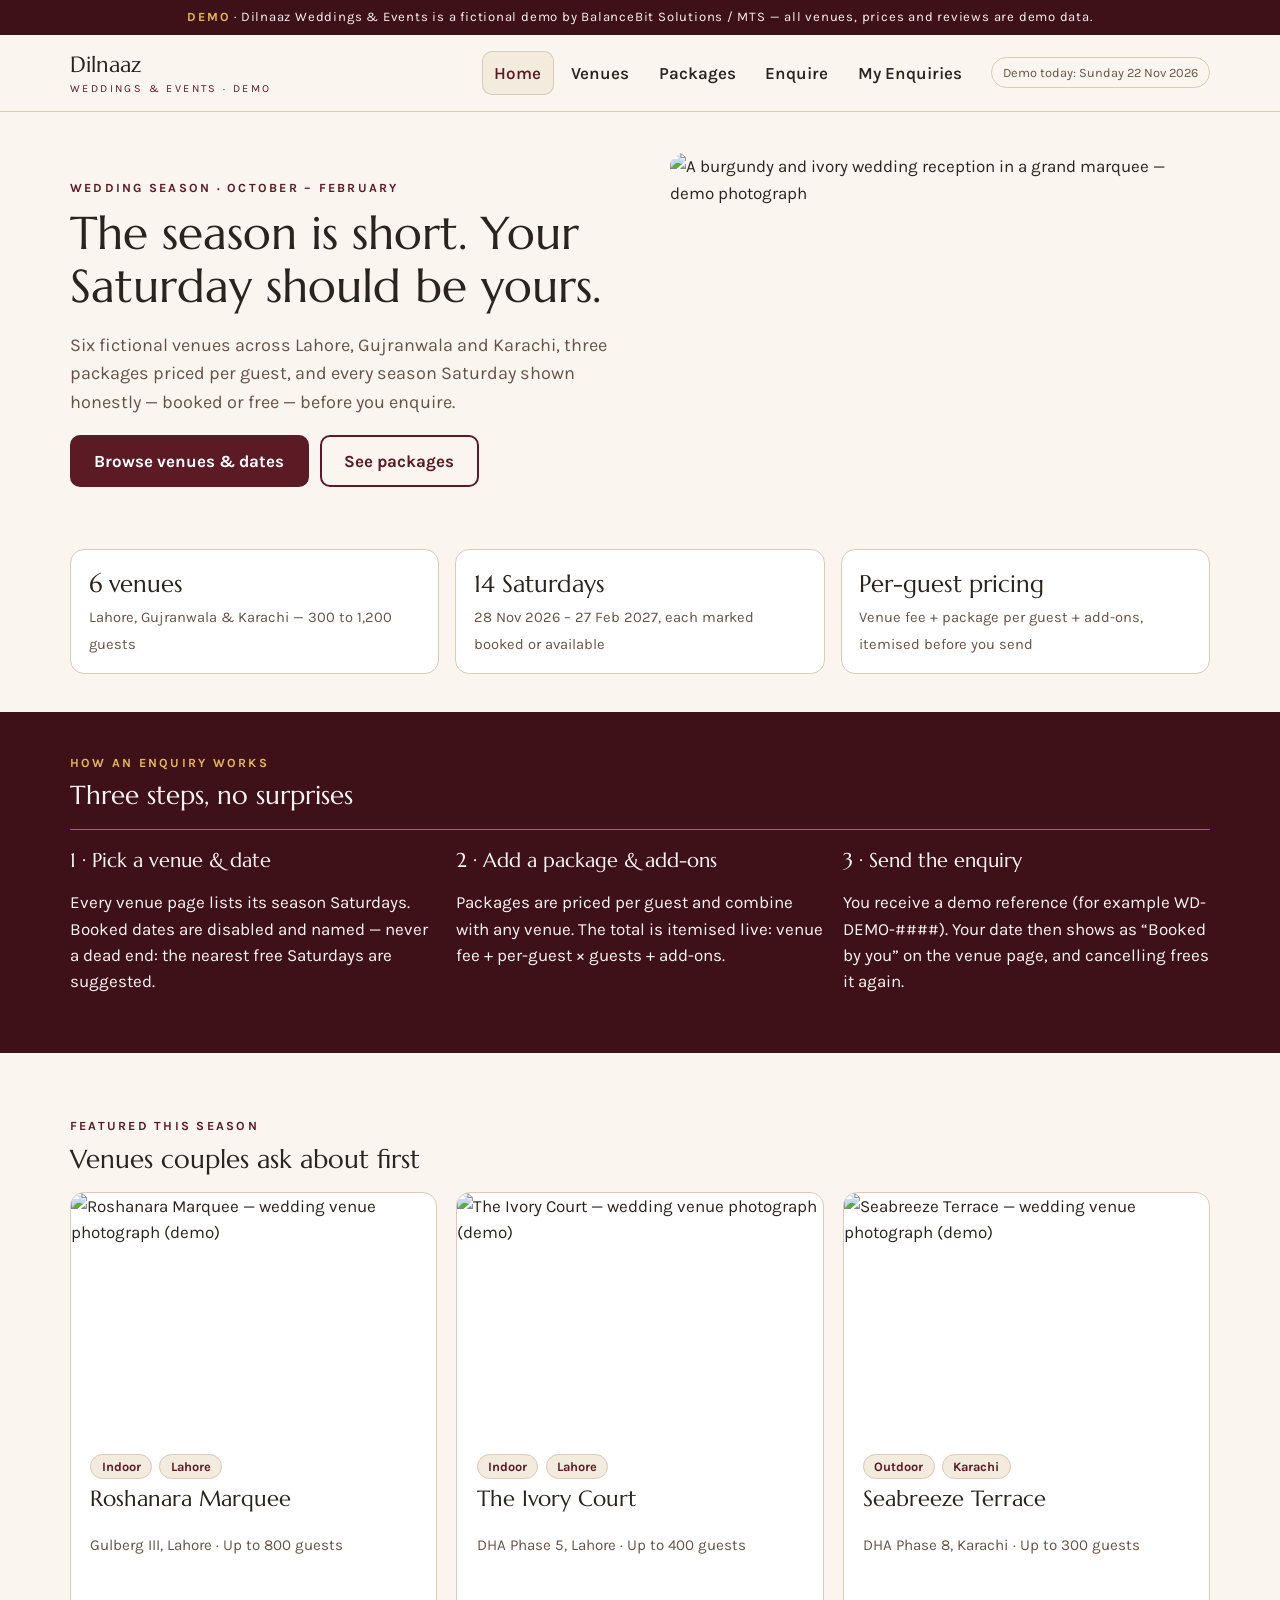
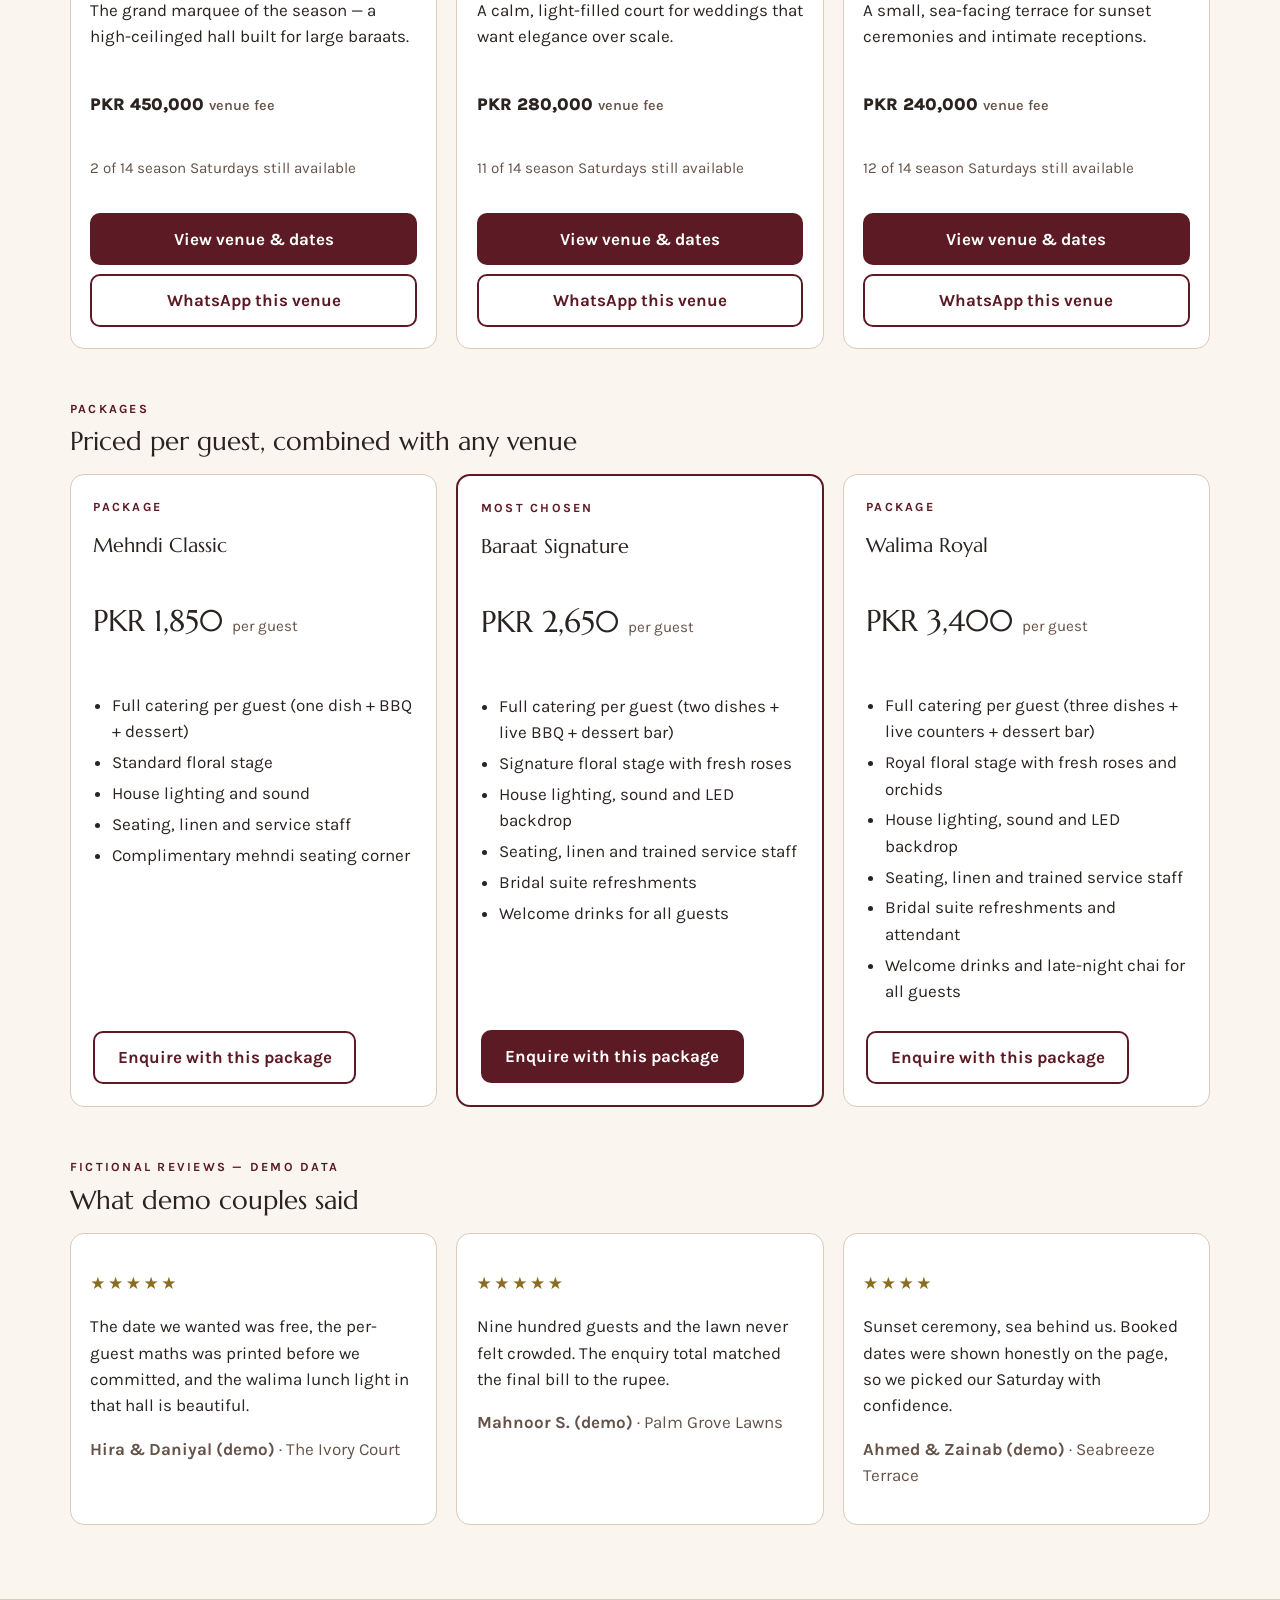
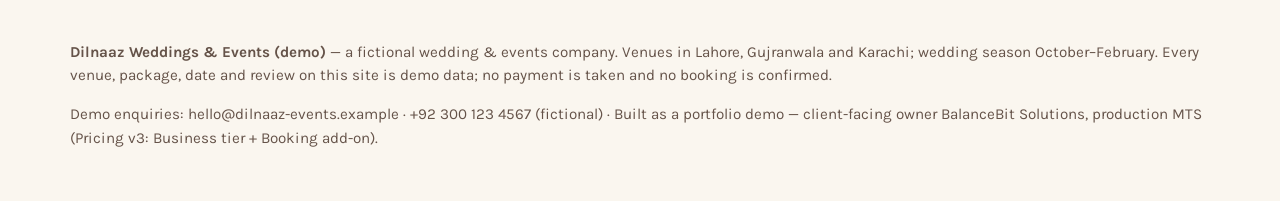
==== index.html @ 48057220 "Queue #14: Dilnaaz Weddings & Events — wedding & event booking demo (91/100)" ====
<!DOCTYPE html>
<html lang="en">
<head>
<meta charset="UTF-8">
<meta name="viewport" content="width=device-width, initial-scale=1">
<title>Dilnaaz Weddings & Events — Wedding Venues & Packages (Demo)</title>
<meta name="description" content="Fictional wedding venues, packages and date enquiries for the Oct–Feb wedding season in Lahore, Gujranwala and Karachi. Demo site.">
<link rel="icon" href="assets/favicon.svg" type="image/svg+xml">
<link rel="preconnect" href="https://fonts.googleapis.com">
<link rel="preconnect" href="https://fonts.gstatic.com" crossorigin>
<link href="https://fonts.googleapis.com/css2?family=Marcellus&family=Karla:wght@400;600;700;800&display=swap" rel="stylesheet">
<link rel="stylesheet" href="css/style.css">
</head>
<body data-page="home">
<a class="vh" href="#main">Skip to content</a>
<div class="demo-banner"><strong>Demo</strong> · Dilnaaz Weddings &amp; Events is a fictional demo by BalanceBit Solutions / MTS — all venues, prices and reviews are demo data.</div>
<header class="site-head"><div class="wrap head-in">
<a class="brand" href="index.html">Dilnaaz<small>Weddings &amp; Events · Demo</small></a>
<nav class="main-nav" aria-label="Main">
<a href="index.html" aria-current="page">Home</a>
<a href="venues.html">Venues</a>
<a href="packages.html">Packages</a>
<a href="enquire.html">Enquire</a>
<a href="enquiries.html">My Enquiries</a>
</nav>
<span class="clock-chip">Demo today: Sunday 22 Nov 2026</span>
</div></header>
<main id="main">

<div class="wrap">
  <div class="hero">
    <div>
      <p class="eyebrow">Wedding season · October – February</p>
      <h1>The season is short. Your Saturday should be yours.</h1>
      <p class="lede">Six fictional venues across Lahore, Gujranwala and Karachi, three packages priced per guest, and every season Saturday shown honestly — booked or free — before you enquire.</p>
      <div class="hero-actions"><a class="btn" href="venues.html">Browse venues &amp; dates</a><a class="btn ghost" href="packages.html">See packages</a></div>
    </div>
    <div class="hero-photo"><img class="kenburns" src="assets/hero.jpg" alt="A burgundy and ivory wedding reception in a grand marquee — demo photograph" fetchpriority="high"></div>
  </div>
  <div class="fact-strip">
    <div class="fact"><b>6 venues</b><span>Lahore, Gujranwala &amp; Karachi — 300 to 1,200 guests</span></div>
    <div class="fact"><b>14 Saturdays</b><span>28 Nov 2026 – 27 Feb 2027, each marked booked or available</span></div>
    <div class="fact"><b>Per-guest pricing</b><span>Venue fee + package per guest + add-ons, itemised before you send</span></div>
  </div>
</div>
<div class="band"><div class="wrap">
  <p class="eyebrow">How an enquiry works</p>
  <h2>Three steps, no surprises</h2>
  <hr class="hairline">
  <div class="grid cols-3">
    <div><h3>1 · Pick a venue &amp; date</h3><p>Every venue page lists its season Saturdays. Booked dates are disabled and named — never a dead end: the nearest free Saturdays are suggested.</p></div>
    <div><h3>2 · Add a package &amp; add-ons</h3><p>Packages are priced per guest and combine with any venue. The total is itemised live: venue fee + per-guest × guests + add-ons.</p></div>
    <div><h3>3 · Send the enquiry</h3><p>You receive a demo reference (for example WD-DEMO-####). Your date then shows as “Booked by you” on the venue page, and cancelling frees it again.</p></div>
  </div>
</div></div>
<div class="wrap">
  <section class="block"><p class="eyebrow">Featured this season</p><h2>Venues couples ask about first</h2>
  <div class="grid cols-3" data-featured style="margin-top:1.1rem"></div></section>
  <section class="block"><p class="eyebrow">Packages</p><h2>Priced per guest, combined with any venue</h2>
  <div class="grid cols-3" data-packages style="margin-top:1.1rem"></div></section>
  <section class="block"><p class="eyebrow">Fictional reviews — demo data</p><h2>What demo couples said</h2>
  <div class="grid cols-3" data-reviews style="margin-top:1.1rem"></div></section>
</div>
</main>
<footer class="site-foot"><div class="wrap">
<p><strong>Dilnaaz Weddings &amp; Events (demo)</strong> — a fictional wedding &amp; events company. Venues in Lahore, Gujranwala and Karachi; wedding season October–February. Every venue, package, date and review on this site is demo data; no payment is taken and no booking is confirmed.</p>
<p>Demo enquiries: hello@dilnaaz-events.example · +92 300 123 4567 (fictional) · Built as a portfolio demo — client-facing owner BalanceBit Solutions, production MTS (Pricing v3: Business tier + Booking add-on).</p>
</div></footer>
<script src="js/logic.js"></script>
<script src="js/app.js"></script>
</body>
</html>
---- css/style.css ----
/* Dilnaaz Weddings & Events (DEMO) — "Editorial Luxury" wedding register.
   Warm ivory ground, deep burgundy primary, charcoal ink; gold appears ONLY
   as small-caps labels / hairlines on the dark burgundy ground. The only
   extra hue is the semantic error red. */
:root{
  --ivory:#FAF6EF; --ivory-2:#F3EBDD; --paper:#FFFFFF;
  --burgundy:#5C1A24; --burgundy-dark:#3E1119;
  --ink:#2A2320; --muted:#655349; --line:#D8CBB8;
  --gold:#E3B959; --gold-hairline:#8A6D1F;
  --error:#B3261E;
  --disabled-bg:#E7DFD2; --disabled-text:#6E5F55;
  --radius:14px; --radius-s:10px;
}
*{box-sizing:border-box}
[hidden]{display:none !important}
html{scroll-behavior:smooth}
@media (prefers-reduced-motion: reduce){ html{scroll-behavior:auto} }
body{margin:0;background:var(--ivory);color:var(--ink);
  font-family:"Karla",system-ui,-apple-system,"Segoe UI",sans-serif;font-size:17px;line-height:1.55}
h1,h2,h3,.display{font-family:"Marcellus",Georgia,serif;font-weight:400;line-height:1.15;margin:0}
img{max-width:100%;display:block}
a{color:var(--burgundy)}
:focus-visible{outline:3px solid var(--burgundy);outline-offset:2px}
.vh{position:absolute;width:1px;height:1px;overflow:hidden;clip:rect(0 0 0 0);white-space:nowrap}
.wrap{max-width:1180px;margin:0 auto;padding:0 20px}
.eyebrow{font-size:.78rem;font-weight:700;letter-spacing:.18em;text-transform:uppercase;color:var(--burgundy);margin:0 0 .5rem}
.muted{color:var(--muted)}
.demo-banner{background:var(--burgundy-dark);color:var(--ivory);text-align:center;
  font-size:.82rem;letter-spacing:.06em;padding:.45rem 1rem}
.demo-banner strong{color:var(--gold);letter-spacing:.14em;text-transform:uppercase;font-size:.78rem}

/* header */
.site-head{background:var(--ivory);border-bottom:1px solid var(--line)}
.head-in{display:flex;align-items:center;gap:1rem;padding-block:.8rem;flex-wrap:wrap}
.brand{font-family:"Marcellus",Georgia,serif;font-size:1.35rem;color:var(--ink);text-decoration:none;flex:none}
.brand small{display:block;font-family:"Karla",sans-serif;font-size:.68rem;letter-spacing:.22em;text-transform:uppercase;color:var(--burgundy)}
.main-nav{display:flex;gap:.25rem;margin-left:auto;flex-wrap:wrap}
.main-nav a{color:var(--ink);text-decoration:none;padding:.55rem .8rem;border-radius:var(--radius-s);font-weight:600;min-height:44px;display:inline-flex;align-items:center}
.main-nav a:hover{background:var(--ivory-2)}
.main-nav a[aria-current="page"]{background:var(--ivory-2);color:var(--burgundy);box-shadow:inset 0 0 0 1px var(--line)}
.clock-chip{font-size:.8rem;color:var(--muted);border:1px solid var(--line);border-radius:999px;padding:.3rem .7rem;white-space:nowrap}

/* buttons — ONE system on every page */
.btn{display:inline-flex;align-items:center;justify-content:center;gap:.5rem;min-height:52px;
  padding:.7rem 1.4rem;border-radius:var(--radius-s);border:2px solid var(--burgundy);
  background:var(--burgundy);color:#fff;font:inherit;font-weight:700;text-decoration:none;cursor:pointer;text-align:center}
.btn:hover{background:var(--burgundy-dark);border-color:var(--burgundy-dark)}
.btn.ghost{background:transparent;color:var(--burgundy)}
.btn.ghost:hover{background:var(--ivory-2);color:var(--burgundy-dark)}
.btn.wa{background:transparent;color:var(--burgundy)}
.btn.wa:hover{background:var(--ivory-2)}
.btn.small{min-height:44px;padding:.45rem 1rem;font-size:.95rem}
.btn[disabled],.btn:disabled{background:var(--disabled-bg);border-color:var(--line);color:var(--disabled-text);cursor:not-allowed}
.btn[disabled]:hover,.btn:disabled:hover{background:var(--disabled-bg);border-color:var(--line);color:var(--disabled-text)}

/* hero */
.hero{display:grid;grid-template-columns:1.05fr 1fr;gap:2rem;align-items:center;padding:2.6rem 0 2.2rem}
.hero h1{font-size:2.9rem;margin-bottom:.8rem}
.hero p.lede{font-size:1.13rem;color:var(--muted);max-width:34rem}
.hero-photo{border-radius:var(--radius);overflow:hidden}
.hero-photo img{width:100%;height:100%;object-fit:cover;aspect-ratio:3/2}
.kenburns{animation:kb 16s ease-in-out infinite alternate}
@keyframes kb{from{transform:scale(1)}to{transform:scale(1.05)}}
@media (prefers-reduced-motion: reduce){ .kenburns{animation:none} }
.hero-actions{display:flex;gap:.7rem;flex-wrap:wrap;margin-top:1.2rem}
.fact-strip{display:grid;grid-template-columns:repeat(3,1fr);gap:1rem;margin:0 0 2.4rem}
.fact{background:var(--paper);border:1px solid var(--line);border-radius:var(--radius);padding:1rem 1.1rem}
.fact b{font-family:"Marcellus",Georgia,serif;font-size:1.5rem;font-weight:400;display:block}
.fact span{color:var(--muted);font-size:.92rem}

/* dark band */
.band{background:var(--burgundy-dark);color:var(--ivory);padding:2.6rem 0;margin:2.4rem 0}
.band .eyebrow{color:var(--gold)}
.band h2{color:var(--ivory)}
.band p{color:var(--ivory)}
.band .hairline{border:none;border-top:1px solid var(--gold);opacity:.55;margin:1.2rem 0}
section.block{padding:1.6rem 0}
.grid{display:grid;gap:1.2rem}
.grid.cols-3{grid-template-columns:repeat(3,1fr)}
.grid.cols-2{grid-template-columns:repeat(2,1fr)}

/* venue cards — ONE card component everywhere */
.vcard{background:var(--paper);border:1px solid var(--line);border-radius:var(--radius);overflow:hidden;display:flex;flex-direction:column}
.vcard img{width:100%;aspect-ratio:3/2;object-fit:cover}
.vcard .body{padding:1.1rem 1.2rem 1.3rem;display:flex;flex-direction:column;gap:.45rem;flex:1}
.vcard h3{font-size:1.35rem}
.vcard .meta{color:var(--muted);font-size:.95rem}
.vcard .price{font-weight:800;font-size:1.08rem}
.vcard .price span{font-weight:600;color:var(--muted);font-size:.9rem}
.vcard .actions{margin-top:auto;display:flex;flex-direction:column;gap:.55rem;padding-top:.6rem}
.tag{display:inline-block;background:var(--ivory-2);color:var(--burgundy);border:1px solid var(--line);
  border-radius:999px;padding:.12rem .65rem;font-size:.8rem;font-weight:700;width:max-content;max-width:100%}
.tag-row{display:flex;gap:.45rem;flex-wrap:wrap}

/* filters + fields — ONE field system */
.filters{background:var(--paper);border:1px solid var(--line);border-radius:var(--radius);padding:1.1rem 1.2rem;
  display:grid;grid-template-columns:repeat(4,1fr);gap:1rem;align-items:end}
.field label{display:block;font-weight:700;margin-bottom:.35rem;font-size:.95rem}
.field input,.field select,.field textarea{width:100%;min-height:52px;padding:.65rem .8rem;font:inherit;font-size:16px;
  border:2px solid var(--line);border-radius:var(--radius-s);background:var(--paper);color:var(--ink)}
.field input:focus,.field select:focus,.field textarea:focus{border-color:var(--burgundy);outline:none;box-shadow:0 0 0 3px var(--ivory-2)}
.err{color:var(--error);font-weight:600;font-size:.93rem;margin:.35rem 0 0}
.count-line{font-weight:700;margin:1.1rem 0 .8rem}
.empty{background:var(--paper);border:2px dashed var(--line);border-radius:var(--radius);padding:1.6rem;text-align:center}
.empty p{max-width:36rem;margin:.4rem auto 1rem}

/* packages */
.pcard{background:var(--paper);border:1px solid var(--line);border-radius:var(--radius);padding:1.4rem;display:flex;flex-direction:column;gap:.6rem}
.pcard.featured{border:2px solid var(--burgundy)}
.pcard .per{font-family:"Marcellus",Georgia,serif;font-size:1.9rem}
.pcard .per span{font-family:"Karla",sans-serif;font-size:.95rem;color:var(--muted)}
.pcard ul{margin:.2rem 0 0;padding-left:1.15rem}
.pcard li{margin:.28rem 0}
.pcard .actions{margin-top:auto;padding-top:.8rem}

/* date strip — every date a real button; booked dates visibly disabled */
.date-strip{display:flex;flex-wrap:wrap;gap:.55rem;margin:.6rem 0}
.date-btn{min-height:52px;padding:.5rem .8rem;border-radius:var(--radius-s);border:2px solid var(--burgundy);
  background:var(--paper);color:var(--burgundy);font:inherit;font-weight:700;cursor:pointer;text-align:center;line-height:1.25}
.date-btn small{display:block;font-weight:600;font-size:.76rem;color:var(--muted)}
.date-btn:hover{background:var(--ivory-2)}
.date-btn[aria-pressed="true"]{background:var(--burgundy);color:#fff}
.date-btn[aria-pressed="true"] small{color:var(--ivory)}
.date-btn[disabled]{background:var(--disabled-bg);border-color:var(--line);color:var(--disabled-text);cursor:not-allowed;text-decoration:line-through}
.date-btn[disabled] small{color:var(--disabled-text);text-decoration:none}
.date-btn[disabled]:hover{background:var(--disabled-bg)}
.avail-note{font-weight:600}
.avail-note .yours{color:var(--burgundy)}

/* enquiry layout */
.enq-layout{display:grid;grid-template-columns:1.25fr .9fr;gap:1.4rem;align-items:start}
.panel{background:var(--paper);border:1px solid var(--line);border-radius:var(--radius);padding:1.4rem}
.panel h2,.panel h3{margin-bottom:.6rem}
.form-grid{display:grid;gap:1rem}
.field .check-line{display:flex;gap:.6rem;align-items:flex-start;padding:.55rem 0;border-bottom:1px solid var(--ivory-2)}
.check-line input{width:22px;height:22px;flex:none;margin-top:.2rem;accent-color:var(--burgundy)}
.check-line .ck-price{margin-left:auto;font-weight:800;white-space:nowrap;padding-left:.8rem}
.total-table{width:100%;border-collapse:collapse}
.total-table td{padding:.45rem 0;border-bottom:1px solid var(--ivory-2);vertical-align:top}
.total-table td:last-child{text-align:right;font-weight:700;white-space:nowrap;padding-left:1rem}
.total-table tr.grand td{border-bottom:none;font-size:1.15rem;font-weight:800;padding-top:.7rem}
.confirm{background:var(--paper);border:2px solid var(--burgundy);border-radius:var(--radius);padding:1.6rem;text-align:center}
.confirm .ref{font-family:"Marcellus",Georgia,serif;font-size:1.8rem;color:var(--burgundy)}
.ecard{background:var(--paper);border:1px solid var(--line);border-radius:var(--radius);padding:1.2rem 1.3rem;margin-bottom:1rem}
.ecard h3{font-size:1.25rem}
.status{display:inline-block;border-radius:999px;padding:.12rem .65rem;font-size:.8rem;font-weight:700;background:var(--ivory-2);color:var(--burgundy);border:1px solid var(--line)}
.status.cancelled{background:var(--disabled-bg);color:var(--disabled-text)}
.review{background:var(--paper);border:1px solid var(--line);border-radius:var(--radius);padding:1.2rem}
.review .stars{color:var(--gold-hairline);letter-spacing:.15em}
footer.site-foot{border-top:1px solid var(--line);margin-top:3rem;padding:1.6rem 0 2.2rem;color:var(--muted);font-size:.95rem}
footer.site-foot a{color:var(--burgundy)}
.toast{position:fixed;left:50%;transform:translateX(-50%);bottom:1rem;background:var(--ink);color:var(--ivory);
  padding:.7rem 1.1rem;border-radius:var(--radius-s);font-weight:600;z-index:5;max-width:92vw;text-align:center}

@media (max-width:900px){
  .grid.cols-3{grid-template-columns:1fr 1fr}
  .filters{grid-template-columns:1fr 1fr}
  .enq-layout{grid-template-columns:1fr}
  .hero{grid-template-columns:1fr;padding-top:1.6rem}
  .hero h1{font-size:2.3rem}
}
@media (max-width:560px){
  .grid.cols-3,.grid.cols-2{grid-template-columns:1fr}
  .filters{grid-template-columns:1fr}
  .fact-strip{grid-template-columns:1fr}
  .hero h1{font-size:2rem}
  .head-in{gap:.5rem}
  .clock-chip{display:none}
}
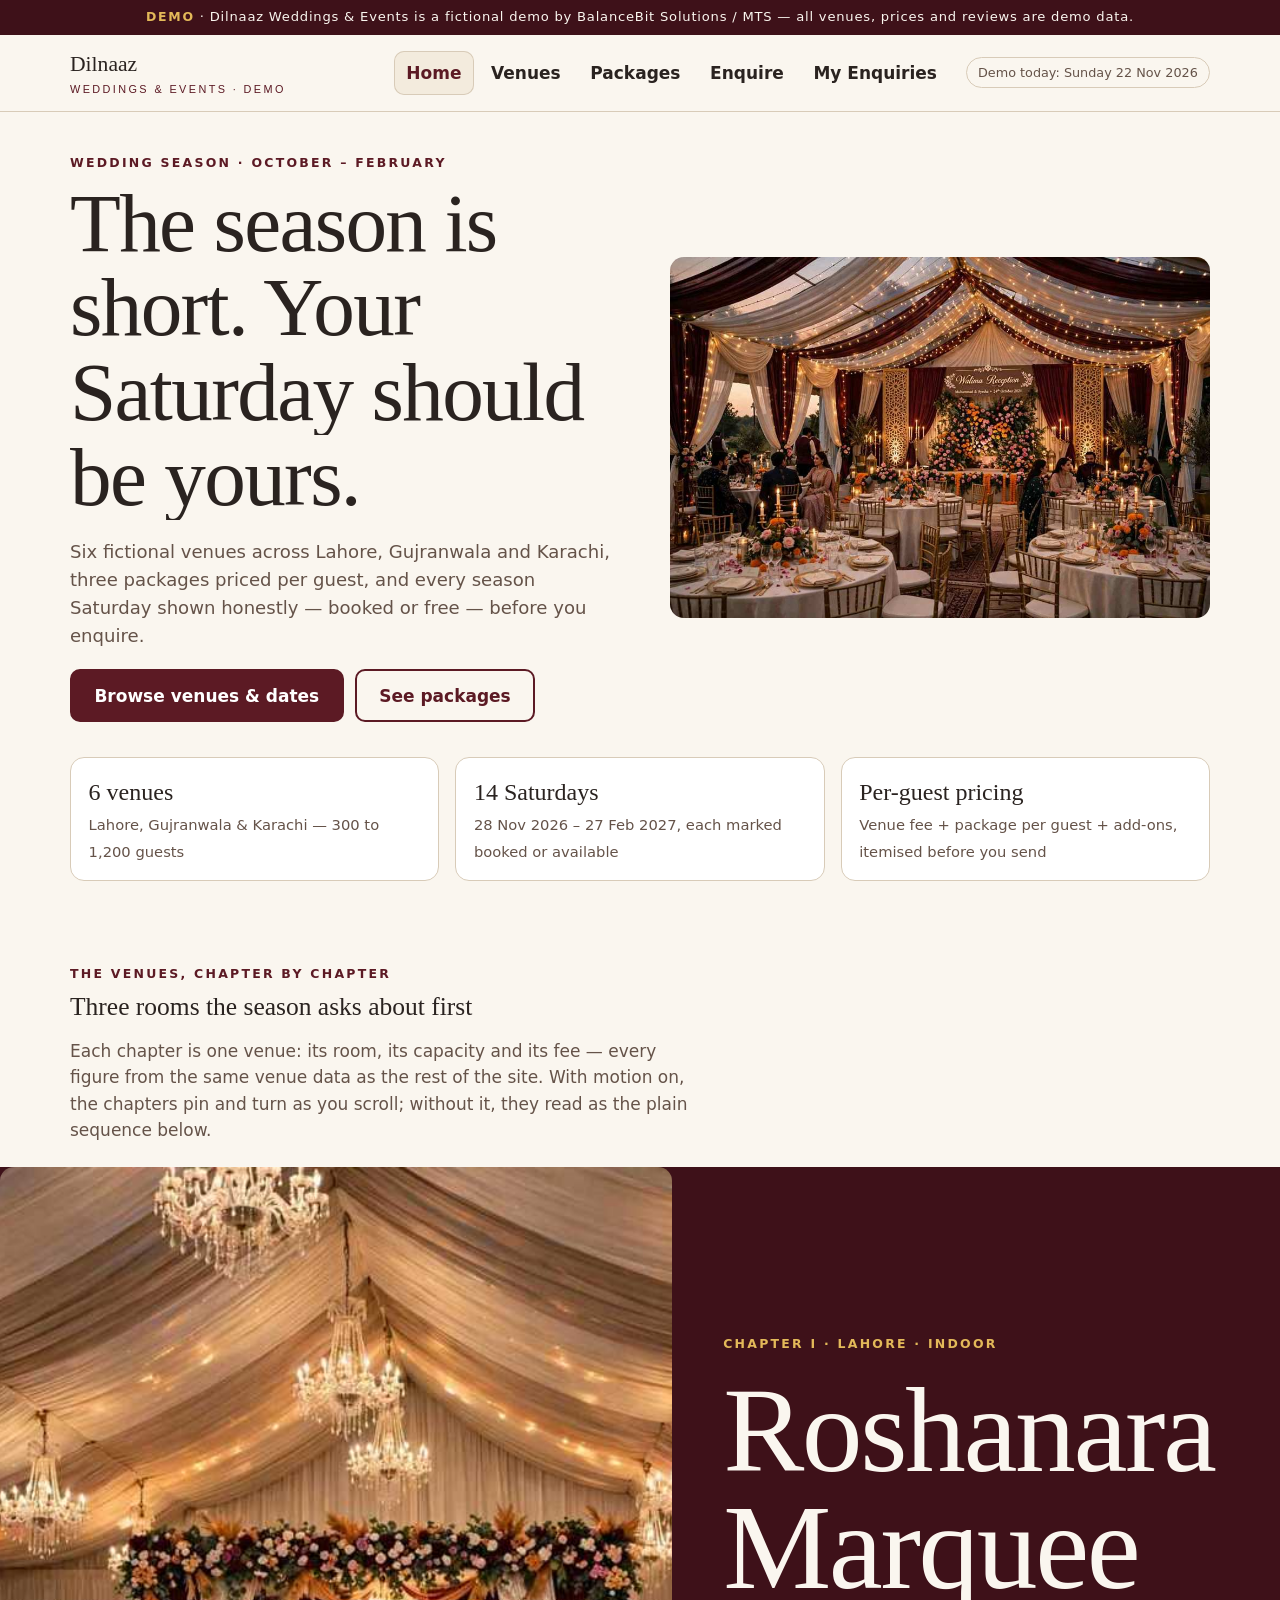
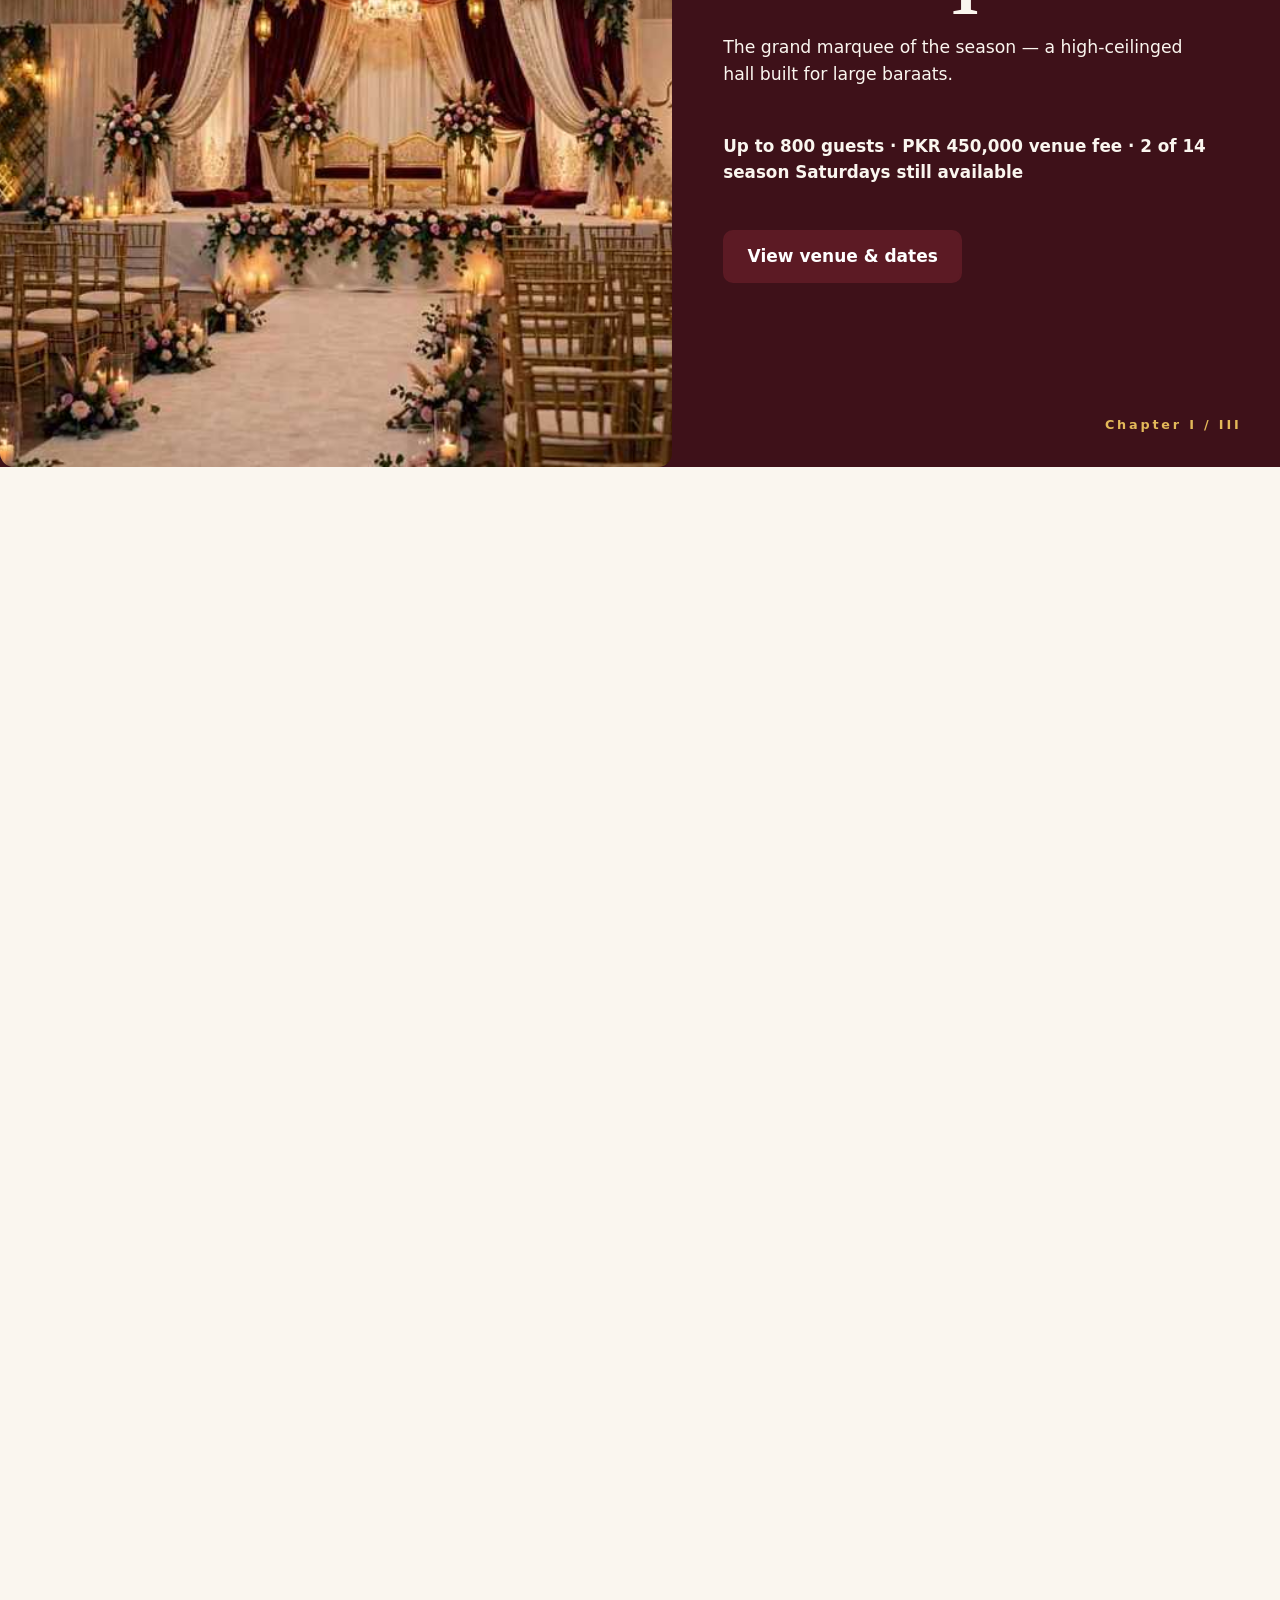
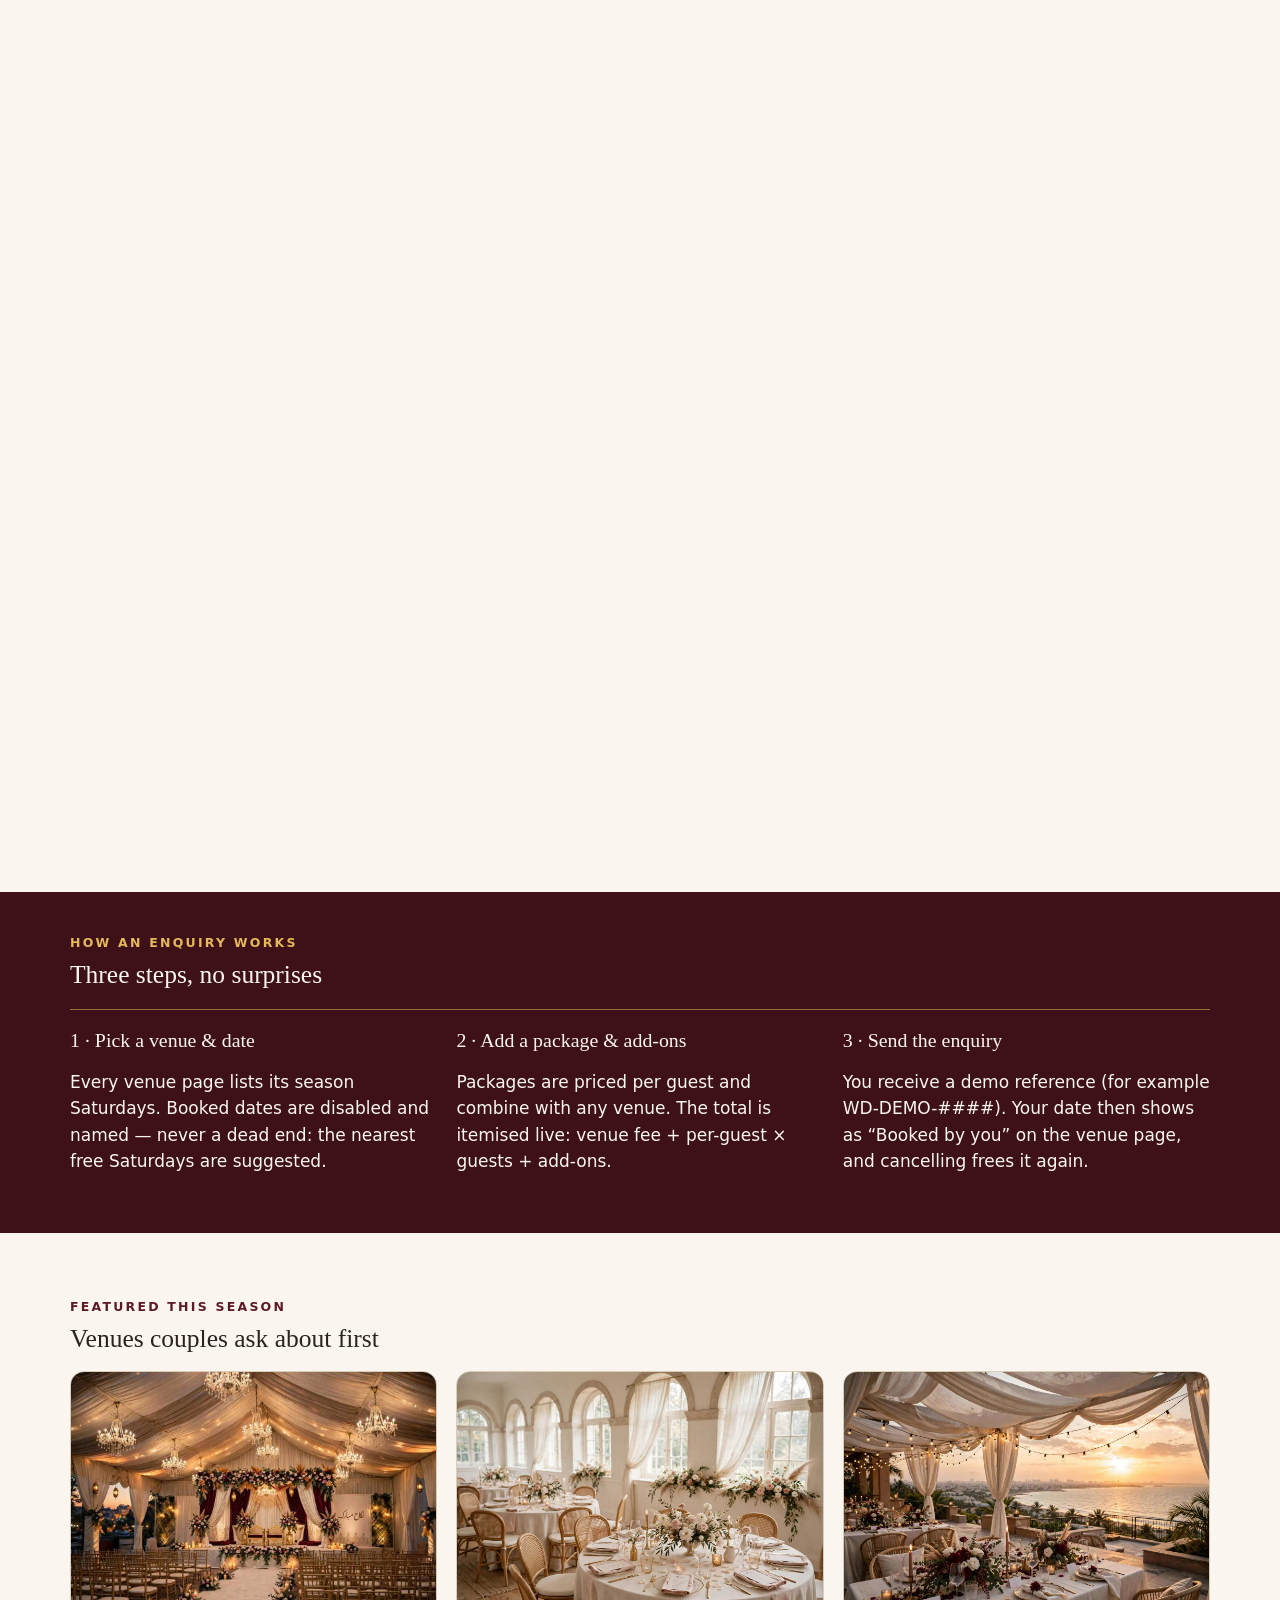
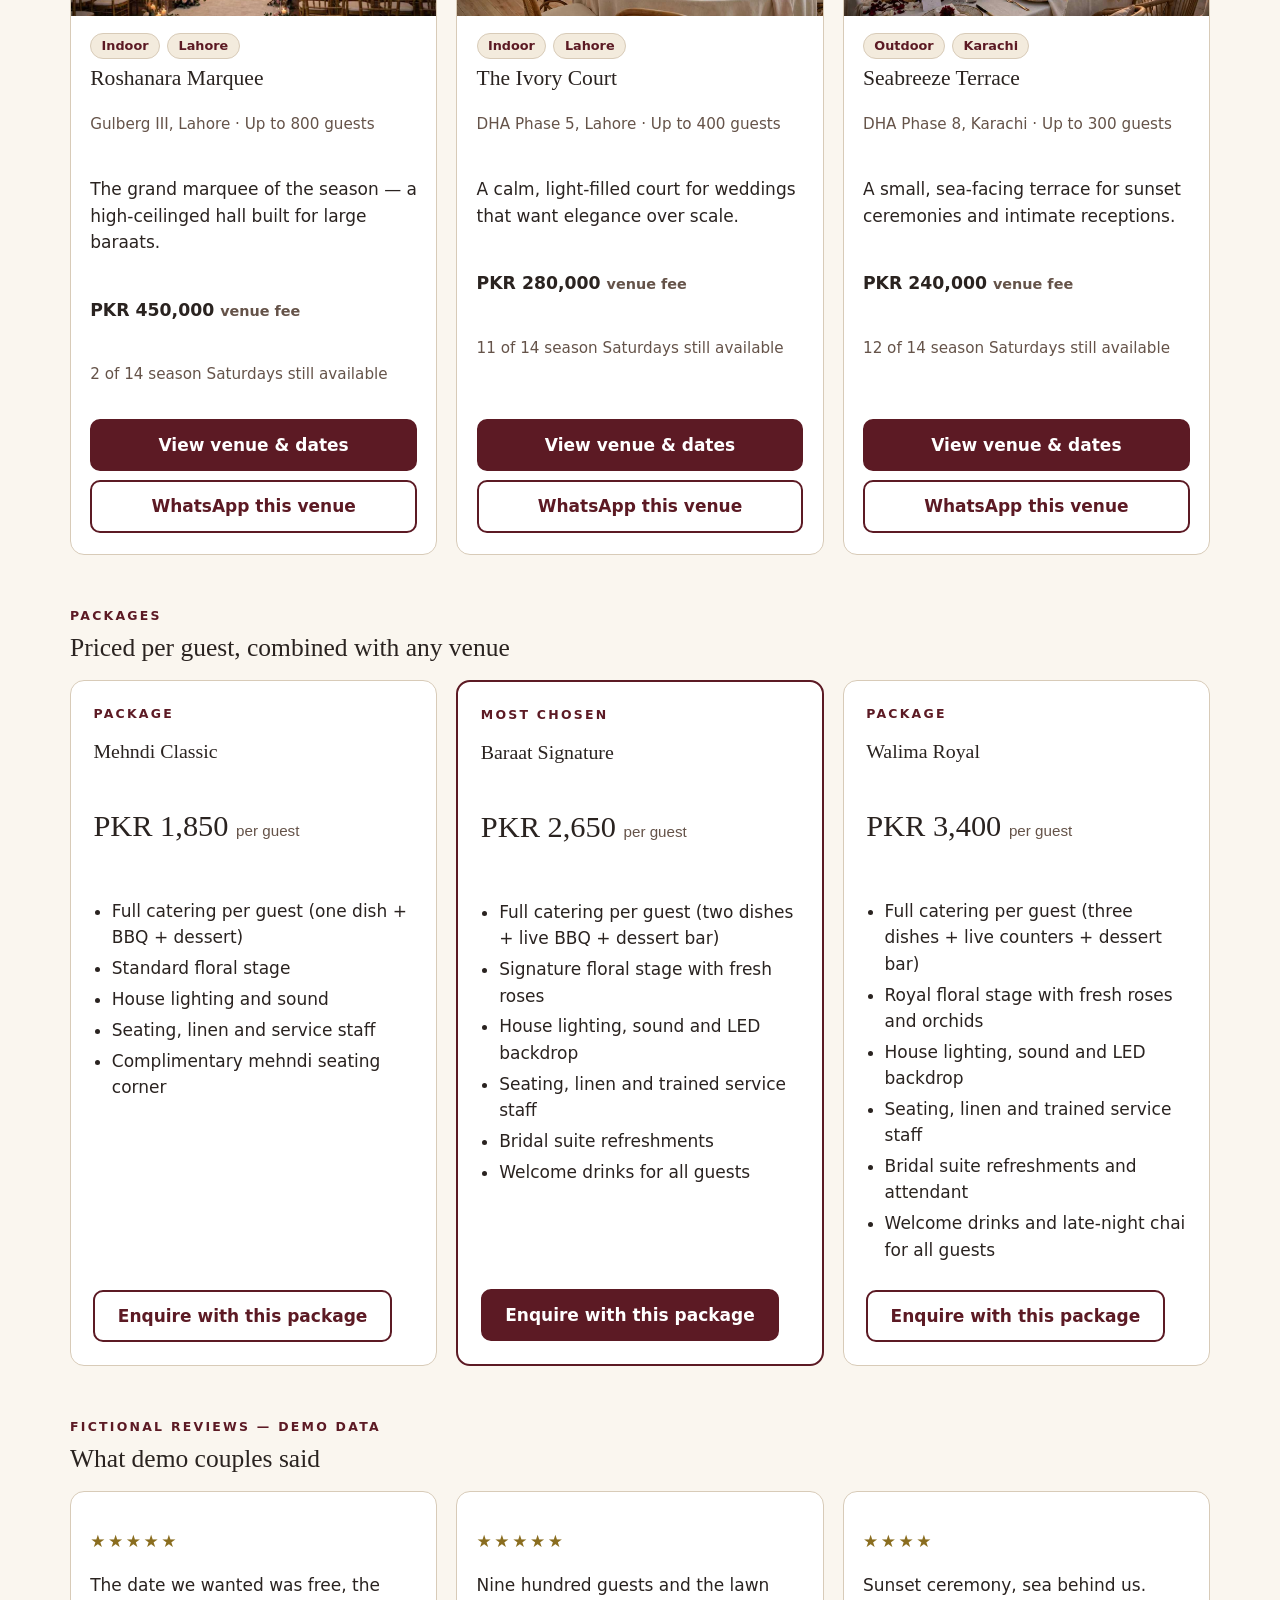
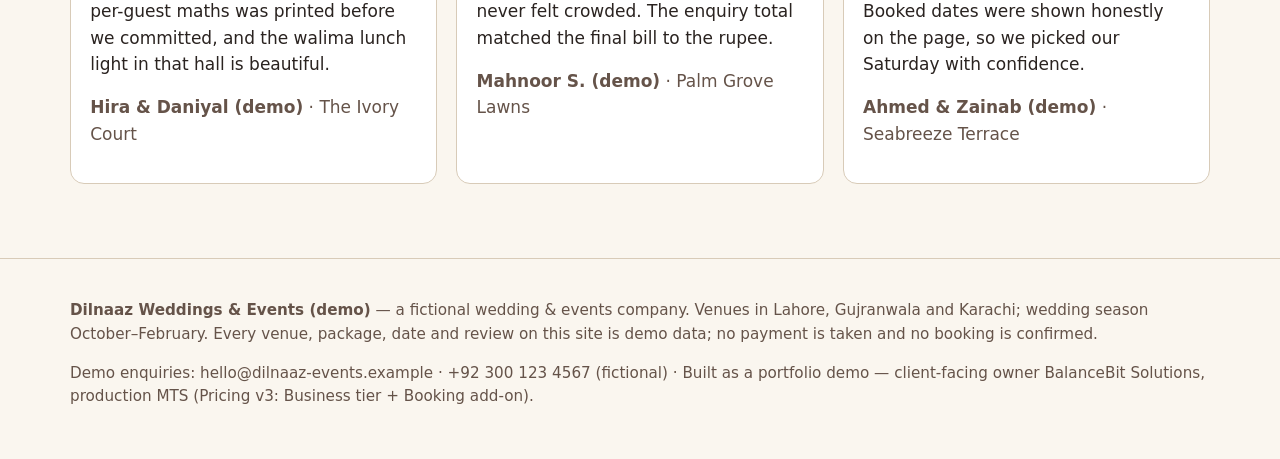
==== commit 0fc8bf24: "Premium upgrade batch 2026-11-22: audit fixes + premium ladder + static capture mode + self-hosted f" ====
--- a/index.html
+++ b/index.html
@@ -6,10 +6,11 @@
 <title>Dilnaaz Weddings & Events — Wedding Venues & Packages (Demo)</title>
 <meta name="description" content="Fictional wedding venues, packages and date enquiries for the Oct–Feb wedding season in Lahore, Gujranwala and Karachi. Demo site.">
 <link rel="icon" href="assets/favicon.svg" type="image/svg+xml">
-<link rel="preconnect" href="https://fonts.googleapis.com">
-<link rel="preconnect" href="https://fonts.gstatic.com" crossorigin>
-<link href="https://fonts.googleapis.com/css2?family=Marcellus&family=Karla:wght@400;600;700;800&display=swap" rel="stylesheet">
+
+
+<link rel="stylesheet" href="assets/fonts/fonts.css">
 <link rel="stylesheet" href="css/style.css">
+<link rel="stylesheet" href="assets/vendor/lenis.css">
 </head>
 <body data-page="home">
 <a class="vh" href="#main">Skip to content</a>
@@ -43,6 +44,43 @@
     <div class="fact"><b>Per-guest pricing</b><span>Venue fee + package per guest + add-ons, itemised before you send</span></div>
   </div>
 </div>
+<section class="chapters" data-chapters aria-label="Featured venues, chapter by chapter">
+  <div class="wrap chapters-head">
+    <p class="eyebrow">The venues, chapter by chapter</p>
+    <h2>Three rooms the season asks about first</h2>
+    <p class="muted" style="max-width:40rem">Each chapter is one venue: its room, its capacity and its fee — every figure from the same venue data as the rest of the site. With motion on, the chapters pin and turn as you scroll; without it, they read as the plain sequence below.</p>
+  </div>
+  <!-- Static sequence (the complete no-JS / reduced-motion state). premium.js
+       replaces this with the pinned GSAP choreography only when GSAP +
+       ScrollTrigger load and motion is allowed. Facts mirror js/logic.js. -->
+  <div data-chapters-static>
+    <article class="chapter-static">
+      <div class="chapter-photo"><img src="assets/venue-roshanara.jpg" alt="Roshanara Marquee — wedding venue photograph (demo)"></div>
+      <div class="chapter-body"><p class="eyebrow">Chapter I · Lahore · Indoor</p>
+      <h3 class="chapter-name">Roshanara Marquee</h3>
+      <p>The grand marquee of the season — a high-ceilinged hall built for large baraats.</p>
+      <p class="chapter-facts">Up to 800 guests · PKR 450,000 venue fee</p>
+      <p><a class="btn" href="venue.html?id=1">View venue &amp; dates</a></p></div>
+    </article>
+    <article class="chapter-static">
+      <div class="chapter-photo"><img src="assets/venue-ivory.jpg" alt="The Ivory Court — wedding venue photograph (demo)"></div>
+      <div class="chapter-body"><p class="eyebrow">Chapter II · Lahore · Indoor</p>
+      <h3 class="chapter-name">The Ivory Court</h3>
+      <p>A calm, light-filled court for weddings that want elegance over scale.</p>
+      <p class="chapter-facts">Up to 400 guests · PKR 280,000 venue fee</p>
+      <p><a class="btn" href="venue.html?id=2">View venue &amp; dates</a></p></div>
+    </article>
+    <article class="chapter-static">
+      <div class="chapter-photo"><img src="assets/venue-seabreeze.jpg" alt="Seabreeze Terrace — wedding venue photograph (demo)"></div>
+      <div class="chapter-body"><p class="eyebrow">Chapter III · Karachi · Outdoor</p>
+      <h3 class="chapter-name">Seabreeze Terrace</h3>
+      <p>A small, sea-facing terrace for sunset ceremonies and intimate receptions.</p>
+      <p class="chapter-facts">Up to 300 guests · PKR 240,000 venue fee</p>
+      <p><a class="btn" href="venue.html?id=6">View venue &amp; dates</a></p></div>
+    </article>
+  </div>
+  <div class="chapters-stage" data-chapters-stage hidden></div>
+</section>
 <div class="band"><div class="wrap">
   <p class="eyebrow">How an enquiry works</p>
   <h2>Three steps, no surprises</h2>
@@ -68,5 +106,10 @@
 </div></footer>
 <script src="js/logic.js"></script>
 <script src="js/app.js"></script>
+<script defer src="assets/vendor/gsap.min.js"></script>
+<script defer src="assets/vendor/ScrollTrigger.min.js"></script>
+<script defer src="assets/vendor/SplitText.min.js"></script>
+<script defer src="assets/vendor/lenis.min.js"></script>
+<script defer src="js/premium.js"></script>
 </body>
 </html>
--- a/assets/fonts/fonts.css
+++ b/assets/fonts/fonts.css
@@ -0,0 +1,93 @@
+/* Self-hosted webfonts (Google Fonts, OFL) — downloaded 2026-11-22.
+   Replaces the fonts.googleapis.com stylesheet so the design renders
+   identically with or without external network access. */
+/* latin */
+@font-face {
+  font-family: 'Karla';
+  font-style: normal;
+  font-weight: 400;
+  font-display: swap;
+  src: url(./karla-normal-latin-ca0ae6c1.woff2) format('woff2');
+  unicode-range: U+0000-00FF, U+0131, U+0152-0153, U+02BB-02BC, U+02C6, U+02DA, U+02DC, U+0304, U+0308, U+0329, U+2000-206F, U+20AC, U+2122, U+2191, U+2193, U+2212, U+2215, U+FEFF, U+FFFD;
+}
+/* latin-ext */
+@font-face {
+  font-family: 'Karla';
+  font-style: normal;
+  font-weight: 400;
+  font-display: swap;
+  src: url(./karla-normal-latin-ext-e6e23c51.woff2) format('woff2');
+  unicode-range: U+0100-02BA, U+02BD-02C5, U+02C7-02CC, U+02CE-02D7, U+02DD-02FF, U+0304, U+0308, U+0329, U+1D00-1DBF, U+1E00-1E9F, U+1EF2-1EFF, U+2020, U+20A0-20AB, U+20AD-20C4, U+2113, U+2C60-2C7F, U+A720-A7FF;
+}
+/* latin */
+@font-face {
+  font-family: 'Karla';
+  font-style: normal;
+  font-weight: 600;
+  font-display: swap;
+  src: url(./karla-normal-latin-ca0ae6c1.woff2) format('woff2');
+  unicode-range: U+0000-00FF, U+0131, U+0152-0153, U+02BB-02BC, U+02C6, U+02DA, U+02DC, U+0304, U+0308, U+0329, U+2000-206F, U+20AC, U+2122, U+2191, U+2193, U+2212, U+2215, U+FEFF, U+FFFD;
+}
+/* latin-ext */
+@font-face {
+  font-family: 'Karla';
+  font-style: normal;
+  font-weight: 600;
+  font-display: swap;
+  src: url(./karla-normal-latin-ext-e6e23c51.woff2) format('woff2');
+  unicode-range: U+0100-02BA, U+02BD-02C5, U+02C7-02CC, U+02CE-02D7, U+02DD-02FF, U+0304, U+0308, U+0329, U+1D00-1DBF, U+1E00-1E9F, U+1EF2-1EFF, U+2020, U+20A0-20AB, U+20AD-20C4, U+2113, U+2C60-2C7F, U+A720-A7FF;
+}
+/* latin */
+@font-face {
+  font-family: 'Karla';
+  font-style: normal;
+  font-weight: 700;
+  font-display: swap;
+  src: url(./karla-normal-latin-ca0ae6c1.woff2) format('woff2');
+  unicode-range: U+0000-00FF, U+0131, U+0152-0153, U+02BB-02BC, U+02C6, U+02DA, U+02DC, U+0304, U+0308, U+0329, U+2000-206F, U+20AC, U+2122, U+2191, U+2193, U+2212, U+2215, U+FEFF, U+FFFD;
+}
+/* latin-ext */
+@font-face {
+  font-family: 'Karla';
+  font-style: normal;
+  font-weight: 700;
+  font-display: swap;
+  src: url(./karla-normal-latin-ext-e6e23c51.woff2) format('woff2');
+  unicode-range: U+0100-02BA, U+02BD-02C5, U+02C7-02CC, U+02CE-02D7, U+02DD-02FF, U+0304, U+0308, U+0329, U+1D00-1DBF, U+1E00-1E9F, U+1EF2-1EFF, U+2020, U+20A0-20AB, U+20AD-20C4, U+2113, U+2C60-2C7F, U+A720-A7FF;
+}
+/* latin */
+@font-face {
+  font-family: 'Karla';
+  font-style: normal;
+  font-weight: 800;
+  font-display: swap;
+  src: url(./karla-normal-latin-ca0ae6c1.woff2) format('woff2');
+  unicode-range: U+0000-00FF, U+0131, U+0152-0153, U+02BB-02BC, U+02C6, U+02DA, U+02DC, U+0304, U+0308, U+0329, U+2000-206F, U+20AC, U+2122, U+2191, U+2193, U+2212, U+2215, U+FEFF, U+FFFD;
+}
+/* latin-ext */
+@font-face {
+  font-family: 'Karla';
+  font-style: normal;
+  font-weight: 800;
+  font-display: swap;
+  src: url(./karla-normal-latin-ext-e6e23c51.woff2) format('woff2');
+  unicode-range: U+0100-02BA, U+02BD-02C5, U+02C7-02CC, U+02CE-02D7, U+02DD-02FF, U+0304, U+0308, U+0329, U+1D00-1DBF, U+1E00-1E9F, U+1EF2-1EFF, U+2020, U+20A0-20AB, U+20AD-20C4, U+2113, U+2C60-2C7F, U+A720-A7FF;
+}
+/* latin */
+@font-face {
+  font-family: 'Marcellus';
+  font-style: normal;
+  font-weight: 400;
+  font-display: swap;
+  src: url(./marcellus-normal-latin-9d4869e1.woff2) format('woff2');
+  unicode-range: U+0000-00FF, U+0131, U+0152-0153, U+02BB-02BC, U+02C6, U+02DA, U+02DC, U+0304, U+0308, U+0329, U+2000-206F, U+20AC, U+2122, U+2191, U+2193, U+2212, U+2215, U+FEFF, U+FFFD;
+}
+/* latin-ext */
+@font-face {
+  font-family: 'Marcellus';
+  font-style: normal;
+  font-weight: 400;
+  font-display: swap;
+  src: url(./marcellus-normal-latin-ext-b7460536.woff2) format('woff2');
+  unicode-range: U+0100-02BA, U+02BD-02C5, U+02C7-02CC, U+02CE-02D7, U+02DD-02FF, U+0304, U+0308, U+0329, U+1D00-1DBF, U+1E00-1E9F, U+1EF2-1EFF, U+2020, U+20A0-20AB, U+20AD-20C4, U+2113, U+2C60-2C7F, U+A720-A7FF;
+}
--- a/css/style.css
+++ b/css/style.css
@@ -19,7 +19,8 @@
   font-family:"Karla",system-ui,-apple-system,"Segoe UI",sans-serif;font-size:17px;line-height:1.55}
 h1,h2,h3,.display{font-family:"Marcellus",Georgia,serif;font-weight:400;line-height:1.15;margin:0}
 img{max-width:100%;display:block}
-a{color:var(--burgundy)}
+a{color:var(--burgundy);text-decoration:none}
+ul{margin:.2rem 0 0;padding-left:1.15rem}
 :focus-visible{outline:3px solid var(--burgundy);outline-offset:2px}
 .vh{position:absolute;width:1px;height:1px;overflow:hidden;clip:rect(0 0 0 0);white-space:nowrap}
 .wrap{max-width:1180px;margin:0 auto;padding:0 20px}
@@ -153,6 +154,11 @@
   padding:.7rem 1.1rem;border-radius:var(--radius-s);font-weight:600;z-index:5;max-width:92vw;text-align:center}
 
 @media (max-width:900px){
+  /* Round-2 fix (WE-1): deliberate header rows — brand + demo-date chip share row 1,
+     the nav takes its own full-width row inside the container inset instead of
+     wrapping accidentally and pushing the chip below it. */
+  .clock-chip{margin-left:auto}
+  .main-nav{order:3;flex-basis:100%;margin-left:0}
   .grid.cols-3{grid-template-columns:1fr 1fr}
   .filters{grid-template-columns:1fr 1fr}
   .enq-layout{grid-template-columns:1fr}
@@ -167,3 +173,82 @@
   .head-in{gap:.5rem}
   .clock-chip{display:none}
 }
+
+/* ===== Premium upgrade 2026-11-22 — THE FINALE (appended; the audit-fixed
+   base link/list rules above are NOT modified by this block) ===== */
+@view-transition{navigation:auto}
+@media (prefers-reduced-motion: reduce){ @view-transition{navigation:none} }
+
+/* display typography (P4): the hero statement steps up to display scale */
+.hero h1{font-size:clamp(2.9rem,6.5vw,5.2rem);line-height:1.02;letter-spacing:-.02em}
+@media (max-width:900px){ .hero h1{font-size:clamp(2.4rem,8.5vw,3.6rem)} }
+@media (max-width:560px){ .hero h1{font-size:2.15rem} }
+
+/* micro-interactions (P7) */
+.btn{transition:background-color .25s ease,border-color .25s ease,color .25s ease,transform .15s ease}
+.btn:active{transform:translateY(1px)}
+.vcard{transition:box-shadow .25s ease,transform .25s ease}
+.vcard:hover{box-shadow:0 12px 30px rgba(62,17,25,.12);transform:translateY(-2px)}
+@media (prefers-reduced-motion: reduce){ .vcard:hover{transform:none} }
+
+/* venue chapters — static sequence (complete without JS / reduced motion) */
+.chapters{padding:2.8rem 0 .4rem}
+.chapters-head{padding-bottom:.4rem}
+.chapter-static{display:grid;grid-template-columns:1fr 1fr;gap:2rem;align-items:center;
+  max-width:1180px;margin:0 auto;padding:2rem 20px;border-top:1px solid var(--line)}
+.chapter-photo img{width:100%;aspect-ratio:3/2;object-fit:cover;border-radius:var(--radius)}
+.chapter-name{font-size:clamp(2.2rem,5vw,3.6rem);line-height:1.02;letter-spacing:-.015em;margin-bottom:.6rem}
+.chapter-facts{font-weight:800;font-size:1.05rem}
+
+/* venue chapters — pinned stage (built by premium.js only when the full
+   stack is present and motion is allowed; the static sequence above is
+   hidden only in that case) */
+.chapters-stage{position:relative;height:100vh;overflow:hidden;background:var(--burgundy-dark)}
+.chapter-panel{position:absolute;inset:0;display:grid;grid-template-columns:1.05fr .95fr;visibility:hidden}
+.chapter-panel:first-child{visibility:visible}
+.chapter-panel .chapter-photo{overflow:hidden}
+.chapter-panel .chapter-photo img{width:100%;height:100%;object-fit:cover;aspect-ratio:auto}
+.chapter-panel .chapter-body{display:flex;flex-direction:column;justify-content:center;gap:.7rem;
+  padding:2.5rem clamp(1.2rem,4vw,3.5rem);color:var(--ivory)}
+.chapter-panel .eyebrow{color:var(--gold)}
+.chapter-name-xl{font-family:"Marcellus",Georgia,serif;font-size:clamp(3.1rem,9.5vw,7.8rem);
+  line-height:.96;letter-spacing:-.02em;color:var(--ivory)}
+.chapter-panel .chapter-facts{color:var(--ivory)}
+.chapter-panel .chapter-blurb{color:var(--ivory);font-size:1.08rem;max-width:30rem}
+.chapter-count{position:absolute;right:clamp(1rem,3vw,2.5rem);bottom:1.2rem;z-index:6;
+  color:var(--gold);font-size:.8rem;font-weight:700;letter-spacing:.22em}
+@media (max-width:760px){
+  .chapter-static{grid-template-columns:1fr}
+  .chapter-panel{grid-template-columns:1fr;grid-template-rows:42% 58%}
+  .chapter-name-xl{font-size:clamp(2.6rem,13vw,4rem)}
+}
+
+/* cinematic date strip (premium.js restructures each date button's label
+   into dow / day-number / month-year / status spans; the base .date-btn
+   system — including the disabled state — is unchanged) */
+.date-strip.cine .date-btn{min-width:9.2rem;padding:.75rem .9rem;text-align:left;line-height:1.15}
+.date-btn .dow{display:block;font-size:.7rem;font-weight:700;letter-spacing:.16em;text-transform:uppercase;color:var(--muted)}
+.date-btn .dnum{display:block;font-family:"Marcellus",Georgia,serif;font-size:1.85rem;line-height:1.05}
+.date-btn .dmy{display:block;font-size:.85rem;font-weight:600}
+.date-btn[aria-pressed="true"] .dow{color:var(--ivory)}
+.date-btn[disabled] .dow,.date-btn[disabled] .dnum,.date-btn[disabled] .dmy{color:inherit}
+
+/* Wedding OS demo surfaces on My Enquiries (RSVP + guest list + registry,
+   sharing the enquiry's own dataset; demo-labelled) */
+.os-panel{border-top:1px solid var(--line);margin-top:1rem;padding-top:1rem}
+.os-grid{display:grid;grid-template-columns:1fr 1fr;gap:1rem}
+.os-box{background:var(--ivory);border:1px solid var(--line);border-radius:var(--radius-s);padding:.95rem 1.05rem}
+.os-box h4{font-family:"Marcellus",Georgia,serif;font-weight:400;font-size:1.12rem;margin:0 0 .4rem}
+.os-row{display:flex;align-items:center;gap:.6rem;flex-wrap:wrap;margin:.35rem 0}
+.os-num{font-family:"Marcellus",Georgia,serif;font-size:1.5rem;min-width:2.2ch;text-align:center}
+.os-step{width:44px;height:44px;border-radius:50%;border:2px solid var(--burgundy);background:var(--paper);
+  color:var(--burgundy);font:inherit;font-weight:800;font-size:1.15rem;cursor:pointer;line-height:1;
+  display:inline-flex;align-items:center;justify-content:center}
+.os-step:hover{background:var(--ivory-2)}
+.os-step[disabled]{background:var(--disabled-bg);border-color:var(--line);color:var(--disabled-text);cursor:not-allowed}
+.os-reg{list-style:none;margin:.3rem 0 0;padding:0}
+.os-reg li{display:flex;align-items:center;gap:.6rem;padding:.45rem 0;border-bottom:1px solid var(--ivory-2)}
+.os-reg li:last-child{border-bottom:none}
+.os-reg .rg-name{flex:1}
+.os-reg .rg-state{font-size:.8rem;font-weight:700;color:var(--muted)}
+@media (max-width:760px){ .os-grid{grid-template-columns:1fr} }
--- a/assets/vendor/lenis.css
+++ b/assets/vendor/lenis.css
@@ -0,0 +1,26 @@
+html.lenis,
+html.lenis body {
+  height: auto;
+}
+
+.lenis:not(.lenis-autoToggle).lenis-stopped {
+  overflow: clip;
+}
+
+.lenis [data-lenis-prevent],
+.lenis [data-lenis-prevent-wheel],
+.lenis [data-lenis-prevent-touch],
+.lenis [data-lenis-prevent-vertical],
+.lenis [data-lenis-prevent-horizontal] {
+  overscroll-behavior: contain;
+}
+
+.lenis.lenis-smooth iframe {
+  pointer-events: none;
+}
+
+.lenis.lenis-autoToggle {
+  transition-property: overflow;
+  transition-duration: 1ms;
+  transition-behavior: allow-discrete;
+}
